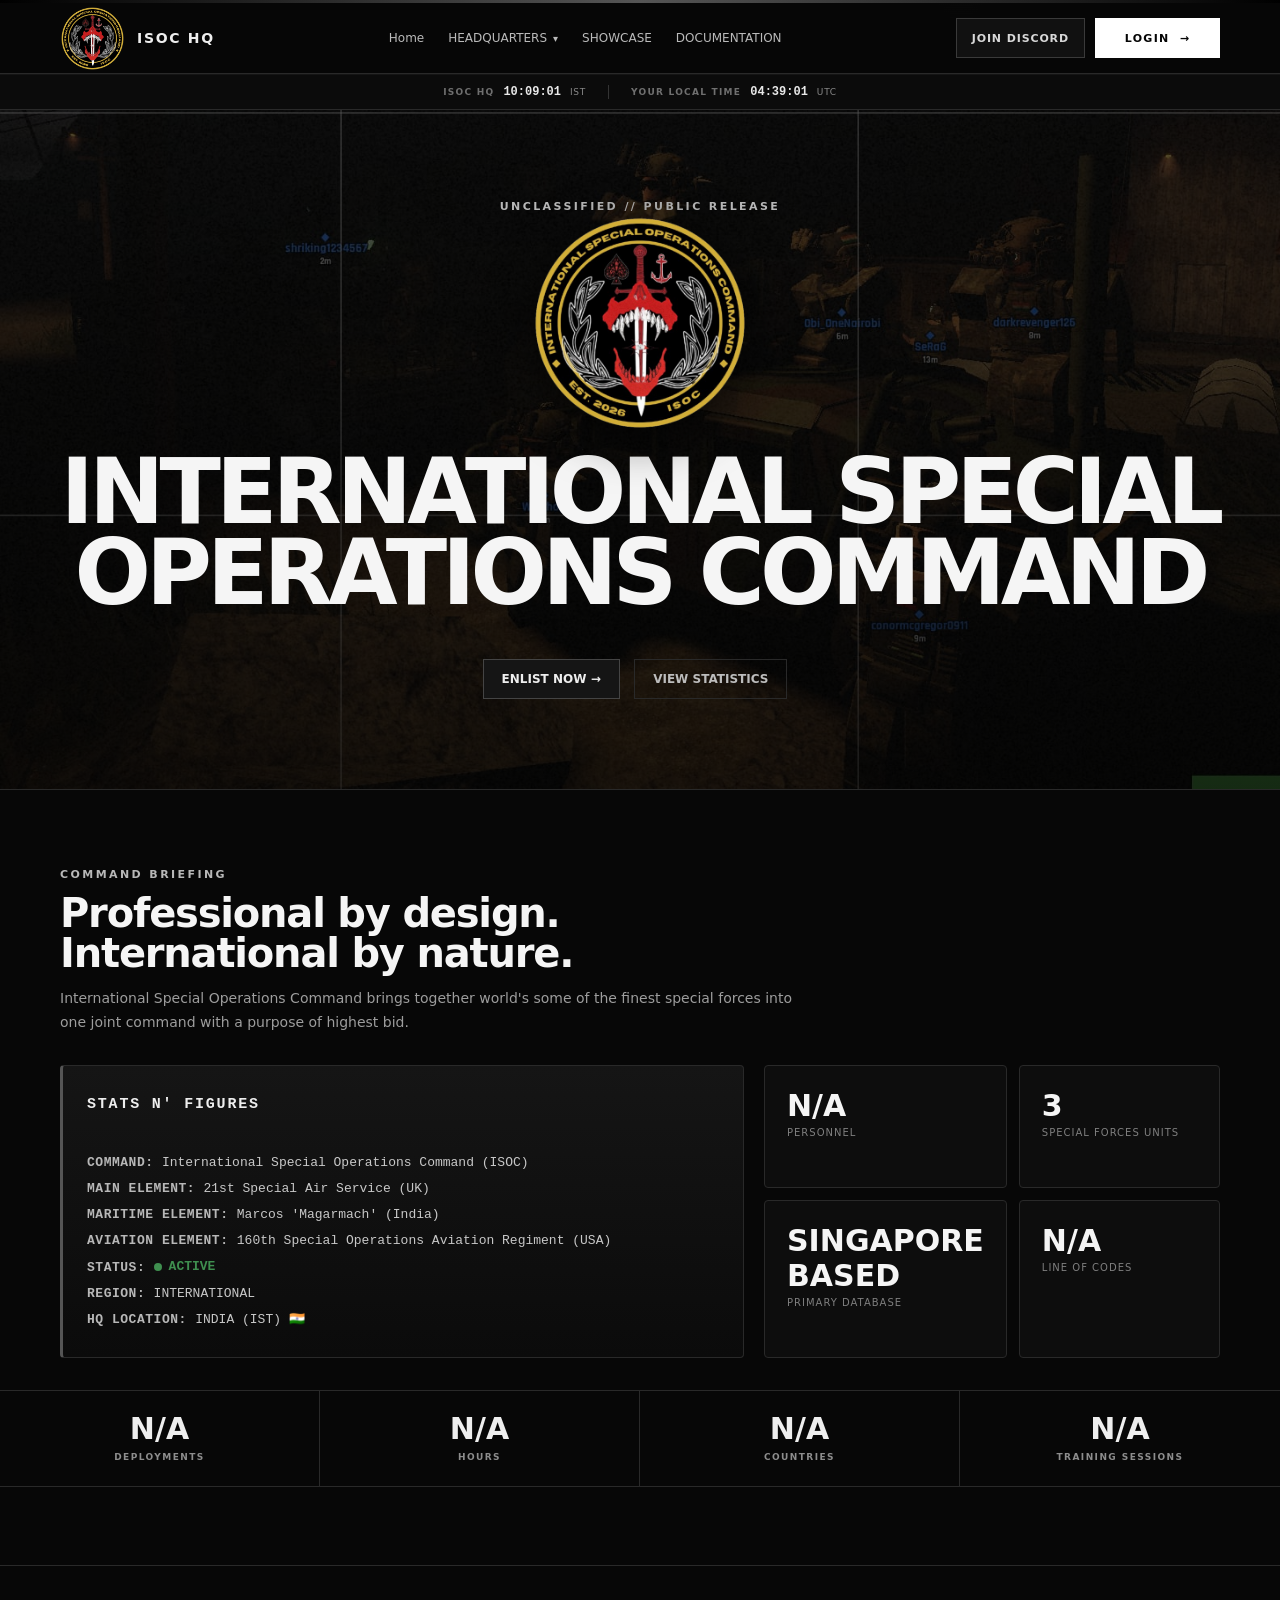
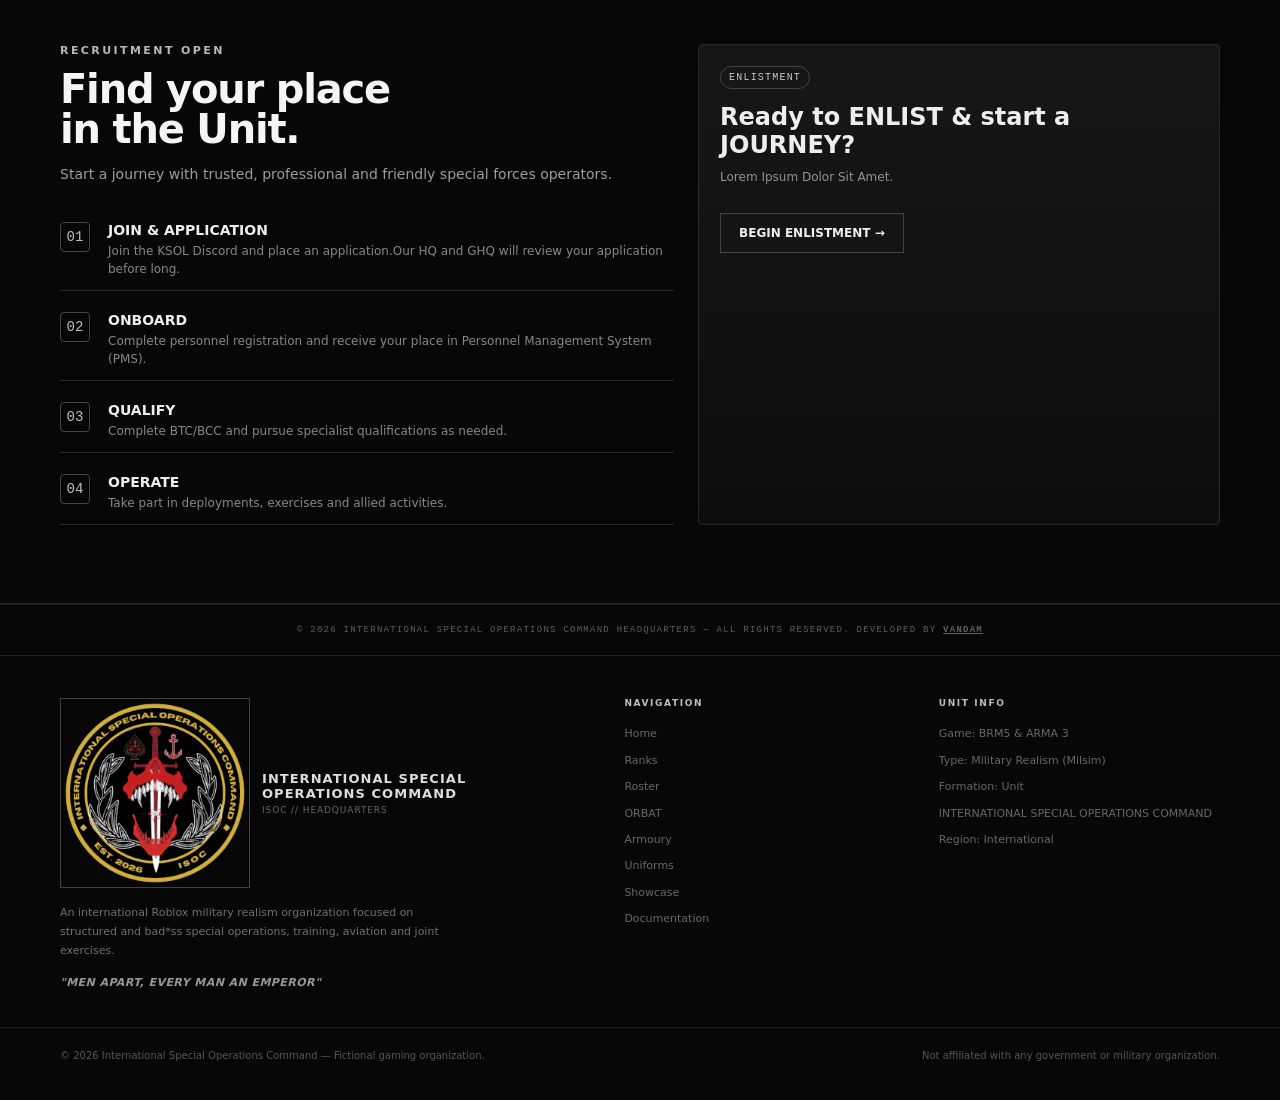
==== index.html @ 15262d45 "v0.1" ====
<!doctype html>
<html lang="en">

<head>
  <meta charset="utf-8">
  <meta name="viewport" content="width=device-width, initial-scale=1">

  <title>The Official Home Page of International Special Operations Command</title>

  <link rel="icon" type="image/png" href="web_media/2.png">

  <link rel="stylesheet" href="styles.css">
</head>


<body>

  <!-- =========================
         TOP ACCENT LINE
    ========================== -->
  <div class="top"></div>


  <!-- =========================================================
     NAVIGATION
========================================================= -->

<nav>
  <div class="wrap nav">
    <a class="brand" href="index.html">
      <img src="web_media/INSIGNIA-removebg-preview.png" alt="ISOC Logo" class="nav-logo">
      <span>ISOC HQ</span>
    </a>

    <div class="links">
                
        <a href="index.html">
          Home
        </a>
      <!-- <a href="index.html#about">FACTION STATS</a> -->

      <div class="nav-dropdown">
        <button class="nav-dropdown-toggle" type="button" aria-expanded="false">
          HEADQUARTERS <span class="nav-chevron">▾</span>
        </button>
        <div class="nav-dropdown-menu">
          <a href="ranks.html" class="nav-dropdown-item">
            <span class="dropdown-index">01</span>
            <span>
              <strong>RANKS</strong>
              <small>Rank structure &amp; requirements</small>
            </span>
          </a>
          <a href="roster.html" class="nav-dropdown-item">
            <span class="dropdown-index">02</span>
            <span>
              <strong>ROSTER</strong>
              <small>Faction personnel directory</small>
            </span>
          </a>
          <a href="appointments.html" class="nav-dropdown-item">
            <span class="dropdown-index">03</span>
            <span>
              <strong>ORBAT</strong>
              <small>Organization &amp; appointments</small>
            </span>
          </a>
          <!-- <a href="awards.html" class="nav-dropdown-item">
            <span class="dropdown-index">04</span>
            <span>
              <strong>DECORATIONS</strong>
              <small>Tabs, badges &amp; decorations</small>
            </span>
          </a> -->
           <!-- <a href="qualifications.html" class="nav-dropdown-item">
            <span class="dropdown-index">05</span>
            <span>
              <strong>QUALIFICATIONS</strong>
              <small>Courses, trainings &amp; evaluation boards</small>
            </span>
          </a> -->
          <a href="armoury.html"class="nav-dropdown-item">
            <span class="dropdown-index">04</span>
            <span>
              <strong>ARMOURY</strong>
              <small>Sanctioned weapon systems &amp; mods</small>
            </span>
          </a>
          <a href="uniforms.html" class="nav-dropdown-item">
            <span class="dropdown-index">05</span>
            <span>
              <strong>UNIFORMS</strong>
              <small>Faction dress &amp; uniform codes</small>
            </span>
          </a>
        </div>
      </div>
      <!-- <a href="help.html">HELP CENTRE</a> -->
      <a href="media.html">SHOWCASE</a>
      <a href="documentation.html">DOCUMENTATION</a>
    </div>

    <div class="nav-actions">
      <a href="https://discord.gg/BPrtmmkZ6" class="discord-btn" target="_blank" rel="noopener">JOIN DISCORD</a>
      <a href="login.html" class="enlist-btn">
        <span class="enlist-text">LOGIN</span>
        <span class="enlist-arrow">→</span>
      </a>
    </div>
  </div>
</nav>

  <!-- =========================================================
     LIVE TIME STRIP
========================================================= -->

<div class="time-strip">

    <div class="wrap time-strip-inner">

        <div class="time-block">

            <span class="time-label">
                ISOC HQ
            </span>

            <span
                id="hq-time"
                class="time-value"
            >
                --:--:--
            </span>

            <span class="time-zone">
                IST
            </span>

        </div>


        <div class="time-divider"></div>


        <div class="time-block">

            <span class="time-label">
                YOUR LOCAL TIME
            </span>

            <span
                id="local-time"
                class="time-value"
            >
                --:--:--
            </span>

            <span
                id="local-zone"
                class="time-zone"
            >
                LOCAL
            </span>

        </div>

    </div>

</div>



  <!-- =========================
         HERO / HOMEPAGE
    ========================== -->
  <header class="hero" id="home">

    <div class="wrap">

      <div class="ey">
        UNCLASSIFIED // PUBLIC RELEASE
      </div>


      <!-- KSOL LOGO -->
      <img src="web_media/INSIGNIA-removebg-preview.png" alt="ISOC Logo" class="hero-logo">


      <h1>
        INTERNATIONAL SPECIAL<br>
        OPERATIONS COMMAND
      </h1>

      <!--
        <p>
            An international Roblox military realism organization
            built around disciplined infantry operations, 2 SIS
            special operations, specialist qualifications, aviation
            support, operational orders and joint exercises.
        </p>
        -->


      <div class="hero-buttons">

        <a class="btn" href="#join">
          ENLIST NOW →
        </a>

        <a class="btn alt" href="#about">
          VIEW STATISTICS
        </a>

      </div>

    </div>

  </header>



  <!-- =========================
         ABOUT / COMMAND BRIEFING
    ========================== -->
  <section id="about">

    <div class="wrap">

      <div class="k">
        COMMAND BRIEFING
      </div>


      <h2>
        Professional by design.<br>
        International by nature.
      </h2>


      <p class="lead">
       International Special Operations Command brings together world's some of the finest special forces
       into one joint command with a purpose of highest bid.
      </p>



      <!-- COMMAND INFORMATION -->
      <div class="briefgrid">


        <!-- CURRENT SITREP -->
        <div class="brief">

          <strong class="sitrep-title">
            STATS N' FIGURES
          </strong>

          <br><br>

          <span class="sitrep-label">
            COMMAND:
          </span>
          International Special Operations Command (ISOC)

          <br>

          <span class="sitrep-label">
            MAIN ELEMENT:
          </span>
          21st Special Air Service (UK)
          <br>

          <span class="sitrep-label">
            MARITIME ELEMENT:
          </span>
          Marcos 'Magarmach' (India)
          <br>

          <span class="sitrep-label">
            AVIATION ELEMENT:
          </span>
          160th Special Operations Aviation Regiment (USA)
          <br>

          <span class="sitrep-label">
            STATUS:
          </span>

          <span class="status-active">
            <span class="status-dot"></span>
            ACTIVE
          </span>

          <br>

          <span class="sitrep-label">
            REGION:
          </span>
          INTERNATIONAL

          <br>

          <span class="sitrep-label">
            HQ LOCATION:
          </span>
          INDIA (IST) 🇮🇳

        </div>



        <!-- STATISTICS -->
        <div class="stats">


          <!-- EDIT NUMBER -->
          <div class="stat">

            <b>
              N/A
            </b>

            <span>
              PERSONNEL
            </span>

          </div>


          <!-- EDIT NUMBER -->
          <div class="stat">

            <b>
              3
            </b>

            <span>
              SPECIAL FORCES UNITS
            </span>

          </div>


          <!-- EDIT VALUE -->
          <div class="stat">

            <b>
              SINGAPORE BASED
            </b>

            <span>
              PRIMARY DATABASE
            </span>

          </div>


          <!-- EDIT VALUE -->
          <div class="stat">

            <b>
              N/A
            </b>

            <span>
              LINE OF CODES
            </span>

          </div>

        </div>

      </div>

    </div>
    <!-- =========================================================
     OPERATIONAL STATISTICS
========================================================= -->

    <div class="stats-strip">

      <!-- DEPLOYMENTS -->
      <div class="stat-item">
        <strong>N/A</strong>
        <span>DEPLOYMENTS</span>
      </div>


      <!-- HOURS -->
      <div class="stat-item">
        <strong>N/A</strong>
        <span>HOURS</span>
      </div>


      <!-- AARS -->
      <div class="stat-item">
        <strong>N/A</strong>
        <span>COUNTRIES</span>
      </div>


      <!-- TRAINING -->
      <div class="stat-item">
        <strong>N/A</strong>
        <span>TRAINING SESSIONS</span>
      </div>

    </div>

  </section>



  <!-- =========================
         CAPABILITIES
    ========================== -->
  <!-- <section id="cap">

    <div class="wrap">

      <div class="k">
        MISSION SET
      </div>


      <h2>
        Operational Capabilities
      </h2>


      <p class="lead">
        Core capabilities organized around KSOL's training
        and personnel system.
      </p>


      <div class="cards">


        <div class="card">

          <span class="tag">
            01
          </span>

          <h3>
            Infantry Operations
          </h3>

          <p>
            Skilled ground operations, formations,
            objective security, patrols and raids.
          </p>

        </div>



        <div class="card">

          <span class="tag">
            02
          </span>

          <h3>
            Special Operations
          </h3>

          <p>
            2 SIS conducts specialist missions under a
            higher selection and qualification standard, directly under HQ.
          </p>

        </div>



        <div class="card">

          <span class="tag">
            03
          </span>

          <h3>
            Reconnaissance
          </h3>

          <p>
            Observation, intelligence collection,
            Recce and mission reporting and marksmanship.
          </p>

        </div>



        <div class="card">

          <span class="tag">
            04
          </span>

          <h3>
            Rotary Aviation
          </h3>

          <p>
            Air movement, infiltration-extraction, observation and
            CAS support by qualified personnel.
          </p>

        </div>

      </div>

    </div>

  </section> -->


  <!-- =========================
         RECRUITMENT
    ========================== -->
  <section id="join">

    <div class="wrap recruit">


      <!-- LEFT SIDE -->
      <div>

        <div class="k">
          RECRUITMENT OPEN
        </div>


        <h2>
          Find your place<br>
          in the Unit.
        </h2>


        <p class="lead">
          Start a journey with trusted, professional and friendly special forces operators.
        </p>



        <!-- RECRUITMENT STEPS -->
        <div class="steps">


          <!-- STEP 01 -->
          <div class="step">

            <div class="n">
              01
            </div>

            <div>

              <h4>
                JOIN & APPLICATION
              </h4>

              <p>
                Join the KSOL Discord and place an application.Our HQ and GHQ will review your application before long.
              </p>

            </div>

          </div>



          <!-- STEP 02 -->
          <div class="step">

            <div class="n">
              02
            </div>

            <div>

              <h4>
                ONBOARD
              </h4>

              <p>
                Complete personnel registration and
                receive your place in Personnel Management System (PMS).
              </p>

            </div>

          </div>



          <!-- STEP 03 -->
          <div class="step">

            <div class="n">
              03
            </div>

            <div>

              <h4>
                QUALIFY
              </h4>

              <p>
                Complete BTC/BCC and pursue specialist
                qualifications as needed.
              </p>

            </div>

          </div>



          <!-- STEP 04 -->
          <div class="step">

            <div class="n">
              04
            </div>

            <div>

              <h4>
                OPERATE
              </h4>

              <p>
                Take part in deployments, exercises
                and allied activities.
              </p>

            </div>

          </div>

        </div>

      </div>



      <!-- RIGHT SIDE -->
      <div class="card">

        <span class="tag">
          ENLISTMENT
        </span>


        <h3 style="font-size: 24px;">
          Ready to ENLIST & start a JOURNEY?
        </h3>


        <p>
          Lorem Ipsum Dolor Sit Amet.
        </p>


        <!-- DISCORD / APPLICATION BUTTON -->
        <a class="btn" href="https://discord.gg/BPrtmmkZ6" id="enlistBtn">
          BEGIN ENLISTMENT →
        </a>

      </div>

    </div>

  </section>



<!-- =========================================================
     FOOTER
========================================================= -->

<footer class="site-footer">

    <!-- TOP COPYRIGHT LINE -->
    <div class="footer-top">

        <div class="wrap footer-top-inner">© 2026 INTERNATIONAL SPECIAL OPERATIONS COMMAND HEADQUARTERS — ALL RIGHTS RESERVED. DEVELOPED BY <a href="https://www.instagram.com/obi_onenairobi/"><b><u>VANDAM</u></b></a></div>

    </div>


    <!-- MAIN FOOTER -->
    <div class="footer-main">

        <div class="wrap footer-grid">


            <!-- =================================================
                 ORGANIZATION INFO
            ================================================== -->

            <div class="footer-brand">

                <div class="footer-brand-title">

                    <img src="web_media/INSIGNIA-removebg-preview.png" alt="KSOL Logo" class="footer-logo">

                    <div>

                        <strong>
                            INTERNATIONAL SPECIAL OPERATIONS COMMAND
                        </strong>

                        <small>
                            ISOC // HEADQUARTERS
                        </small>

                    </div>

                </div>


                <p>
                    An international Roblox military realism
                    organization focused on structured and bad*ss
                    special operations, training,
                    aviation and joint exercises.
                </p>


                <em>
                    "MEN APART, EVERY MAN AN EMPEROR"
                </em>

            </div>



            <!-- =================================================
                 NAVIGATION
            ================================================== -->

            <div class="footer-column">

                <h4>
                    NAVIGATION
                </h4>

                <a href="index.html">
                    Home
                </a>

                <a href="ranks.html">
                    Ranks
                </a>

                <a href="roster.html">
                    Roster
                </a>

                <a href="appointments.html">
                    ORBAT
                </a>

                <!-- <a href="awards.html">
                    Decorations
                </a>

                <a href="qualifications.html">
                    Qualifications
                </a> -->
                <a href="armoury.html">
                    Armoury
                </a>
                <a href="uniforms.html">
                    Uniforms
                </a>
                <!-- <a href="#">
                    Job Centre
                </a> -->
                <a href="media.html">
                    Showcase
                </a>
                <a href="documentation.html">
                    Documentation
                </a>

            </div>



            <!-- =================================================
                 UNIT INFORMATION
            ================================================== -->

            <div class="footer-column">

                <h4>
                    UNIT INFO
                </h4>

                <span>
                    Game: BRM5 & ARMA 3
                </span>

                <span>
                    Type: Military Realism (Milsim)
                </span>

                <span>
                    Formation: Unit
                </span>

                <span>
                    INTERNATIONAL SPECIAL OPERATIONS COMMAND
                </span>

                <span>
                    Region: International
                </span>

            </div>

        </div>

    </div>


    <!-- =========================================================
         BOTTOM LEGAL LINE
    ========================================================== -->

    <div class="footer-bottom">

        <div class="wrap footer-bottom-inner">

            <span>
                © 2026 International Special Operations Command —
                Fictional gaming organization.
            </span>

            <span>
                Not affiliated with any government or military organization.
            </span>

        </div>

    </div>

</footer>



  <!-- =========================
         JAVASCRIPT
    ========================== -->
  <script src="script.js"></script>

</body>

</html>
---- styles.css ----
/* =========================================================
   GLOBAL VARIABLES
========================================================= */

:root {
      /* Main colors */
      --bg: #070707;
      --p: #0d0d0d;
      --p2: #151515;

      /* Borders / separators */
      --line: #292929;
      --line-light: #3b3b3b;

      /* Text */
      --text: #eeeeee;
      --muted: #8d8d8d;
      --silver: #b8b8b8;
      --white: #f5f5f5;

      /* Accent shades */
      --graphite: #1b1b1b;
      --charcoal: #111111;
      --black: #000000;
}


/* =========================================================
   GLOBAL RESET
========================================================= */

* {
      box-sizing: border-box;
}


html {
      scroll-behavior: smooth;
}


body {
      margin: 0;

      background:
            radial-gradient(circle at 75% 0,
                  rgba(120, 120, 120, 0.08),
                  transparent 35rem),
            var(--bg);

      color: var(--text);

      font:
            14px system-ui,
            -apple-system,
            BlinkMacSystemFont,
            "Segoe UI",
            sans-serif;
}


a {
      color: inherit;

      text-decoration: none;
}


/* =========================================================
   MAIN CONTAINER
========================================================= */

.wrap {
      width: min(1160px, calc(100% - 36px));

      margin: auto;
}


/* =========================================================
   TOP ACCENT LINE
========================================================= */

.top {
      height: 3px;

      background:
            linear-gradient(90deg,
                  #000000,
                  #555555,
                  #000000);
}


/* =========================================================
   NAVIGATION
========================================================= */

nav {
      position: sticky;

      top: 0;

      z-index: 5;

      background: rgba(7, 7, 7, 0.94);

      backdrop-filter: blur(10px);

      border-bottom: 1px solid var(--line);
}


.nav {
      height: 70px;

      display: flex;

      align-items: center;

      justify-content: space-between;
}


/* =========================================================
   NAV ACTIONS
========================================================= */

.nav-actions {
      display: flex;

      align-items: center;

      gap: 10px;
}


/* =========================================================
   JOIN DISCORD BUTTON
========================================================= */

.discord-btn {
      display: inline-flex;

      align-items: center;
      justify-content: center;

      height: 40px;

      padding: 0 15px;

      border: 1px solid #3a3a3a;

      background: #111111;

      color: #d8d8d8;

      font-size: 11px;

      font-weight: 800;

      letter-spacing: 0.08em;

      transition:
            background 0.2s ease,
            border-color 0.2s ease,
            color 0.2s ease;
}


.discord-btn:hover {
      background: #1b1b1b;

      border-color: #666666;

      color: #ffffff;
}


/* =========================================================
   ENLIST BUTTON
========================================================= */

.enlist-btn {
      position: relative;

      display: inline-flex;

      align-items: center;
      justify-content: center;

      gap: 10px;

      height: 40px;

      min-width: 125px;

      padding: 0 15px;

      overflow: hidden;

      border: 1px solid #ffffff;

      background: #ffffff;

      color: #050505;

      font-size: 11px;

      font-weight: 900;

      letter-spacing: 0.12em;

      text-decoration: none;

      isolation: isolate;

      transition:
            color 0.25s ease,
            background 0.25s ease;
}


/* Moving scan line */

.enlist-btn::before {
      content: "";

      position: absolute;

      top: 0;
      left: -120%;

      width: 80%;
      height: 100%;

      background:
            linear-gradient(90deg,
                  transparent,
                  rgba(0, 0, 0, 0.18),
                  transparent);

      transform: skewX(-20deg);

      animation:
            enlistScan 2.8s linear infinite;

      z-index: -1;
}


/* Nanotech grid */

.enlist-btn::after {
      content: "";

      position: absolute;

      inset: 3px;

      background:
            linear-gradient(90deg,
                  transparent 48%,
                  rgba(0, 0, 0, 0.10) 49%,
                  transparent 50%),
            linear-gradient(0deg,
                  transparent 48%,
                  rgba(0, 0, 0, 0.10) 49%,
                  transparent 50%);

      background-size: 8px 8px;

      opacity: 0;

      transition: opacity 0.25s ease;

      pointer-events: none;
}


.enlist-btn:hover {
      background: #050505;

      color: #ffffff;
}


.enlist-btn:hover::after {
      opacity: 1;
}


.enlist-btn:hover .enlist-arrow {
      transform: translateX(4px);
}


.enlist-text,
.enlist-arrow {
      position: relative;

      z-index: 2;
}


.enlist-arrow {
      transition:
            transform 0.2s ease;
}


/* =========================================================
   ENLIST ANIMATION
========================================================= */

@keyframes enlistScan {

      0% {
            left: -120%;
      }

      100% {
            left: 150%;
      }

}


/* =========================================================
   LIVE TIME STRIP
========================================================= */

.time-strip {
      width: 100%;

      background: #0b0b0b;

      border-bottom: 1px solid var(--line);

      border-top: 1px solid #151515;
}


.time-strip-inner {
      min-height: 34px;

      display: flex;

      align-items: center;

      justify-content: center;

      gap: 22px;
}


.time-block {
      display: flex;

      align-items: center;

      gap: 9px;
}


.time-label {
      color: #6f6f6f;

      font-size: 9px;

      font-weight: 800;

      letter-spacing: 0.14em;
}


.time-value {
      color: #e8e8e8;

      font-family:
            "Courier New",
            monospace;

      font-size: 12px;

      font-weight: 700;
}


.time-zone {
      color: #888888;

      font-size: 9px;

      letter-spacing: 0.08em;
}


.time-divider {
      width: 1px;

      height: 14px;

      background: #333333;
}


/* =========================================================
   BRAND
========================================================= */

.brand {
      font-weight: 800;

      letter-spacing: 0.12em;

      display: flex;

      gap: 12px;

      align-items: center;
}


/* =========================================================
   NAVBAR LOGO
========================================================= */

.nav-logo {
      width: 65px;
      height: 65px;

      object-fit: contain;

      display: block;
}


/* =========================================================
   NAVIGATION LINKS
========================================================= */

.links {
      display: flex;

      gap: 24px;

      color: #bababa;

      font-size: 12px;
}


.links a {
      transition: color 0.2s ease;
}


.links a:hover {
      color: #ffffff;
}


/* =========================================================
   HERO SECTION
========================================================= */

.hero {
      min-height: 680px;

      display: flex;
      align-items: center;
      justify-content: center;

      text-align: center;

      background:
            linear-gradient(rgba(0, 0, 0, 0.62),
                  rgba(0, 0, 0, 0.78)),
            url("web_media/2.jpeg");

      background-size: cover;
      background-position: center;
      background-repeat: no-repeat;

      border-bottom: 1px solid var(--line);
}

.hero-logo {
      width: 220px;
      height: 220px;

      object-fit: contain;

      display: block;

      margin: 0;

      filter:
            drop-shadow(0 10px 25px rgba(0, 0, 0, 0.65));
}

.hero .wrap {
      display: flex;
      flex-direction: column;
      align-items: center;
}


/* =========================================================
   HERO SMALL HEADER
========================================================= */

.ey {
      font-size: 11px;

      letter-spacing: 0.22em;

      color: var(--silver);

      font-weight: 800;
}


/* =========================================================
   HERO MAIN TITLE
========================================================= */

.hero h1 {
      font-size: clamp(50px, 8vw, 90px);

      line-height: 0.9;

      letter-spacing: -0.055em;

      margin: 18px 0 20px;

      color: var(--white);
}


/* =========================================================
   HERO DESCRIPTION
========================================================= */

.hero p {
      max-width: 700px;

      margin-left: auto;

      margin-right: auto;

      color: #b0b0b0;

      line-height: 1.7;

      font-size: 17px;
}


/* =========================================================
   BUTTONS
========================================================= */

.btn {
      display: inline-block;

      margin: 26px 10px 0 0;

      padding: 12px 18px;

      border: 1px solid #444444;

      border-radius: 0;

      background: #151515;

      color: #eeeeee;

      font-weight: 700;

      font-size: 12px;

      transition:
            background 0.2s ease,
            border-color 0.2s ease,
            transform 0.2s ease;
}


.btn:hover {
      background: #222222;

      border-color: #666666;

      transform: translateY(-1px);
}


.btn.alt {
      background: transparent;

      border-color: var(--line);

      color: #bdbdbd;
}


.btn.alt:hover {
      background: #111111;

      color: #ffffff;

      border-color: #444444;
}


/* =========================================================
   GENERAL SECTIONS
========================================================= */

section {
      padding: 78px 0;

      border-bottom: 1px solid var(--line);
}

/* =========================================================
   CURRENT SITREP
========================================================= */

.sitrep-title {
      display: inline-block;

      font-size: 15px;

      font-weight: 900;

      letter-spacing: 0.12em;

      color: var(--text);

      margin-bottom: 4px;
}


.sitrep-label {
      font-weight: 700;

      color: var(--silver);

      letter-spacing: 0.04em;
}

/* =========================================================
   ACTIVE STATUS INDICATOR
========================================================= */

.status-active {
      display: inline-flex;

      align-items: center;

      gap: 7px;

      color: #3f8f4f;

      font-weight: 800;
}


.status-dot {
      width: 8px;
      height: 8px;

      background: #3f8f4f;

      border-radius: 50%;

      display: inline-block;

      box-shadow:
            0 0 0 0 rgba(63, 143, 79, 0.7);

      animation:
            statusPulse 1.6s infinite;
}


@keyframes statusPulse {

      0% {
            box-shadow:
                  0 0 0 0 rgba(63, 143, 79, 0.7);

            opacity: 1;
      }

      70% {
            box-shadow:
                  0 0 0 7px rgba(63, 143, 79, 0);

            opacity: 0.8;
      }

      100% {
            box-shadow:
                  0 0 0 0 rgba(63, 143, 79, 0);

            opacity: 1;
      }
}


/* =========================================================
   SECTION KICKER
========================================================= */

.k {
      font-size: 11px;

      letter-spacing: 0.22em;

      color: var(--silver);

      font-weight: 800;
}


/* =========================================================
   SECTION HEADINGS
========================================================= */

h2 {
      font-size: 40px;

      line-height: 1;

      margin: 12px 0;

      color: var(--white);

      letter-spacing: -0.03em;
}


/* =========================================================
   SECTION DESCRIPTION
========================================================= */

.lead {
      max-width: 760px;

      color: #9d9d9d;

      line-height: 1.7;
}


/* =========================================================
   COMMAND BRIEFING
========================================================= */

.briefgrid {
      display: grid;

      grid-template-columns: 1.2fr 0.8fr;

      gap: 20px;

      margin-top: 30px;
}


/* =========================================================
   BRIEFING BOX
========================================================= */

.brief {
      padding: 24px;

      background:
            linear-gradient(180deg,
                  #151515,
                  #0b0b0b);

      border: 1px solid #292929;

      border-left: 3px solid #555555;

      border-radius: 4px;

      font:
            13px / 2 "Courier New",
            monospace;

      color: #c8c8c8;
}


/* =========================================================
   STATISTICS
========================================================= */

.stats {
      display: grid;

      grid-template-columns: 1fr 1fr;

      gap: 12px;
}


.stat {
      padding: 22px;

      border: 1px solid var(--line);

      border-radius: 4px;

      background: #0d0d0d;
}


.stat b {
      display: block;

      font-size: 30px;

      color: var(--white);
}


.stat span {
      color: #7f7f7f;

      font-size: 10px;

      letter-spacing: 0.1em;
}


/* =========================================================
   CARDS
========================================================= */

.cards {
      display: grid;

      grid-template-columns: repeat(4, 1fr);

      gap: 14px;

      margin-top: 30px;
}


.card {
      padding: 21px;

      background:
            linear-gradient(180deg,
                  #171717,
                  #0d0d0d);

      border: 1px solid #282828;

      border-radius: 4px;
}


/* =========================================================
   OPERATIONAL STATISTICS STRIP
========================================================= */

.stats-strip {
      margin-top: 32px;

      display: grid;

      grid-template-columns: repeat(4, 1fr);

      border-top: 1px solid var(--line);
      border-bottom: 1px solid var(--line);
}


.stat-item {
      min-height: 95px;

      display: flex;

      flex-direction: column;

      align-items: center;
      justify-content: center;

      padding: 18px 12px;

      text-align: center;

      border-right: 1px solid var(--line);
}


.stat-item:last-child {
      border-right: none;
}


.stat-item strong {
      font-size: 30px;

      line-height: 1;

      font-weight: 700;

      color: var(--text);
}


.stat-item span {
      margin-top: 8px;

      font-size: 9px;

      letter-spacing: 0.16em;

      color: var(--muted);

      font-weight: 700;
}


/* =========================================================
   SMALL CARD LABEL
========================================================= */

.tag {
      display: inline-block;

      padding: 5px 8px;

      border: 1px solid #444444;

      border-radius: 999px;

      color: #c8c8c8;

      font:
            10px "Courier New";

      letter-spacing: 0.12em;
}


/* =========================================================
   CARD HEADING
========================================================= */

.card h3 {
      margin: 14px 0 9px;

      font-size: 16px;

      color: #eeeeee;
}


/* =========================================================
   CARD DESCRIPTION
========================================================= */

.card p {
      margin: 0;

      color: #929292;

      line-height: 1.65;

      font-size: 12px;
}


/* =========================================================
   OPERATIONS / AAR
========================================================= */

.ops {
      display: grid;

      gap: 10px;

      margin-top: 30px;
}


/* =========================================================
   INDIVIDUAL OPERATION ROW
========================================================= */

.op {
      display: grid;

      grid-template-columns: 120px 1fr 100px;

      gap: 16px;

      align-items: center;

      padding: 17px;

      border: 1px solid var(--line);

      background: #0d0d0d;

      border-radius: 4px;
}


/* =========================================================
   OPERATION NUMBER
========================================================= */

.num {
      font-family: monospace;

      color: #b8b8b8;
}


/* =========================================================
   OPERATION DETAILS
========================================================= */

.op small {
      color: #858585;
}


/* =========================================================
   OPERATION STATUS
========================================================= */

.status {
      justify-self: end;

      font-size: 9px;

      color: #cccccc;

      border: 1px solid #444444;

      padding: 6px 8px;

      border-radius: 999px;

      letter-spacing: 0.12em;
}


/* =========================================================
   RECRUITMENT
========================================================= */

.recruit {
      display: grid;

      grid-template-columns: 1fr 0.85fr;

      gap: 24px;
}


/* =========================================================
   RECRUITMENT STEPS
========================================================= */

.steps {
      display: grid;

      gap: 9px;

      margin-top: 24px;
}


.step {
      display: grid;

      grid-template-columns: 36px 1fr;

      gap: 12px;

      padding: 12px 0;

      border-bottom: 1px solid var(--line);
}


/* =========================================================
   STEP NUMBER
========================================================= */

.n {
      width: 30px;
      height: 30px;

      border: 1px solid #444444;

      border-radius: 4px;

      display: grid;

      place-items: center;

      color: #bdbdbd;

      font-family: monospace;
}


/* =========================================================
   STEP HEADING
========================================================= */

.step h4 {
      margin: 0 0 4px;

      color: #eeeeee;
}


/* =========================================================
   STEP DESCRIPTION
========================================================= */

.step p {
      margin: 0;

      color: #878787;

      font-size: 12px;

      line-height: 1.5;
}


/* =========================================================
   FOOTER
========================================================= */

/* =========================================================
   SITE FOOTER
========================================================= */

.site-footer {
      background: #070707;

      color: #888888;

      border-top: 1px solid #1d1d1d;
}


/* =========================================================
   TOP COPYRIGHT BAR
========================================================= */

.footer-top {
      padding: 20px 0;

      border-bottom: 1px solid #202020;
}


.footer-top-inner {
      font-family: "Courier New", monospace;

      font-size: 9px;

      letter-spacing: 0.14em;

      color: #5f5f5f;

      text-align: center;
}


/* =========================================================
   MAIN FOOTER
========================================================= */

.footer-main {
      padding: 42px 0 38px;
}


.footer-grid {
      display: grid;

      grid-template-columns:
            1.55fr 0.75fr 0.9fr;

      gap: 80px;
}


/* =========================================================
   ORGANIZATION INFORMATION
========================================================= */

.footer-brand-title {
      display: flex;

      align-items: center;

      gap: 12px;

      margin-bottom: 16px;
}


.footer-logo {
      width: 34px;
      height: 34px;

      display: grid;

      place-items: center;

      border: 1px solid #414141;

      color: #d0d0d0;

      font:
            10px "Courier New";

      font-weight: 800;
}


.footer-brand-title strong {
      display: block;

      font-size: 13px;

      letter-spacing: 0.08em;

      color: #dddddd;
}


.footer-brand-title small {
      display: block;

      margin-top: 4px;

      color: #666666;

      font-size: 9px;

      letter-spacing: 0.1em;
}


.footer-brand p {
      max-width: 390px;

      margin: 0 0 13px;

      color: #707070;

      line-height: 1.7;

      font-size: 11px;
}


.footer-brand em {
      color: #979797;

      font-size: 11px;

      font-weight: 700;

      letter-spacing: 0.04em;
}


/* =========================================================
   FOOTER COLUMNS
========================================================= */

.footer-column {
      display: flex;

      flex-direction: column;

      align-items: flex-start;
}


.footer-column h4 {
      margin: 0 0 18px;

      color: #bdbdbd;

      font-size: 9px;

      letter-spacing: 0.18em;

      font-weight: 800;
}


.footer-column a,
.footer-column span {
      margin-bottom: 11px;

      color: #676767;

      font-size: 11px;

      line-height: 1.4;

      transition: color 0.2s ease;
}


.footer-column a:hover {
      color: #d0d0d0;
}


/* =========================================================
   BOTTOM LEGAL BAR
========================================================= */

/* =========================================================
   SITE FOOTER
========================================================= */

.site-footer {
      background: #070707;

      color: #888888;

      border-top: 1px solid #1d1d1d;
}


/* =========================================================
   TOP COPYRIGHT BAR
========================================================= */

.footer-top {
      padding: 20px 0;

      border-bottom: 1px solid #202020;
}


.footer-top-inner {
      font-family: "Courier New", monospace;

      font-size: 9px;

      letter-spacing: 0.14em;

      color: #5f5f5f;

      text-align: center;
}


/* =========================================================
   MAIN FOOTER
========================================================= */

.footer-main {
      padding: 42px 0 38px;
}


.footer-grid {
      display: grid;

      grid-template-columns:
            1.55fr 0.75fr 0.9fr;

      gap: 80px;
}


/* =========================================================
   ORGANIZATION INFORMATION
========================================================= */

.footer-brand-title {
      display: flex;

      align-items: center;

      gap: 12px;

      margin-bottom: 16px;
}


.footer-logo {
      width: 34px;
      height: 34px;

      display: grid;

      place-items: center;

      border: 1px solid #414141;

      color: #d0d0d0;

      font:
            10px "Courier New";

      font-weight: 800;
}


.footer-brand-title strong {
      display: block;

      font-size: 13px;

      letter-spacing: 0.08em;

      color: #dddddd;
}


.footer-brand-title small {
      display: block;

      margin-top: 4px;

      color: #666666;

      font-size: 9px;

      letter-spacing: 0.1em;
}


.footer-brand p {
      max-width: 390px;

      margin: 0 0 13px;

      color: #707070;

      line-height: 1.7;

      font-size: 11px;
}


.footer-brand em {
      color: #979797;

      font-size: 11px;

      font-weight: 700;

      letter-spacing: 0.04em;
}


/* =========================================================
   FOOTER COLUMNS
========================================================= */

.footer-column {
      display: flex;

      flex-direction: column;

      align-items: flex-start;
}


.footer-column h4 {
      margin: 0 0 18px;

      color: #bdbdbd;

      font-size: 9px;

      letter-spacing: 0.18em;

      font-weight: 800;
}


.footer-column a,
.footer-column span {
      margin-bottom: 11px;

      color: #676767;

      font-size: 11px;

      line-height: 1.4;

      transition: color 0.2s ease;
}


.footer-column a:hover {
      color: #d0d0d0;
}


/* =========================================================
   BOTTOM LEGAL BAR
========================================================= */

.footer-bottom {
      border-top: 1px solid #202020;

      padding: 20px 0 36px;
}


.footer-bottom-inner {
      display: flex;

      align-items: center;

      justify-content: space-between;

      gap: 30px;

      color: #555555;

      font-size: 10px;

      line-height: 1.6;
}

/* =========================================================
   FOOTER LOGO
========================================================= */

.footer-logo {
      width: 190px;
      height: 190px;

      object-fit: contain;

      display: block;
}

/* =========================================================
   TABLET / MEDIUM SCREEN
========================================================= */

@media (max-width: 900px) {

      .cards {
            grid-template-columns: 1fr 1fr;
      }


      .briefgrid {
            grid-template-columns: 1fr;
      }


      .recruit {
            grid-template-columns: 1fr;
      }


      .links {
            display: none;
      }

      .stats-strip {
            grid-template-columns: 1fr 1fr;
      }

      .stat-item:nth-child(2) {
            border-right: none;
      }

      .stat-item:nth-child(-n + 2) {
            border-bottom: 1px solid var(--line);
      }

      .nav-actions {
            gap: 6px;
      }

      .discord-btn {
            display: none;
      }

      .enlist-btn {
            min-width: 105px;
      }

      .footer-grid {
            grid-template-columns: 1fr 1fr;

            gap: 40px;
      }

      .footer-brand {
            grid-column: 1 / -1;
      }

}


/* =========================================================
   MOBILE
========================================================= */

@media (max-width: 560px) {

      .cards {
            grid-template-columns: 1fr;
      }


      .op {
            grid-template-columns: 1fr;
      }


      .status {
            justify-self: start;
      }


      .hero h1 {
            font-size: 54px;
      }

      .stats-strip {
            grid-template-columns: 1fr;
      }

      .stat-item {
            border-right: none;
            border-bottom: 1px solid var(--line);
      }

      .stat-item:last-child {
            border-bottom: none;
      }

      .time-strip-inner {
            min-height: 30px;

            gap: 10px;
      }

      .time-label {
            display: none;
      }

      .time-divider {
            height: 11px;
      }

      .footer-grid {
            grid-template-columns: 1fr;

            gap: 32px;
      }

      .footer-brand {
            grid-column: auto;
      }


      .footer-bottom-inner {
            flex-direction: column;

            align-items: flex-start;

            gap: 8px;
      }

}

/* =========================================================
   HQ DROPDOWN
========================================================= */

.nav-dropdown {
    position: relative;
    display: inline-flex;
    align-items: center;
}

.nav-dropdown-toggle {
    appearance: none;
    border: 0;
    background: transparent;
    color: #bababa;
    padding: 0;
    margin: 0;
    font: inherit;
    font-size: 12px;
    cursor: pointer;
    display: inline-flex;
    align-items: center;
    gap: 6px;
    transition: color 0.2s ease;
}

.nav-dropdown-toggle:hover,
.nav-dropdown.open .nav-dropdown-toggle {
    color: #ffffff;
}

.nav-chevron {
    font-size: 10px;
    transition: transform 0.2s ease;
}

.nav-dropdown.open .nav-chevron {
    transform: rotate(180deg);
}

.nav-dropdown-menu {
    position: absolute;
    top: calc(100% + 14px);
    left: 50%;
    transform: translate(-50%, -6px);
    width: 285px;
    padding: 8px;
    background: rgba(14, 14, 14, 0.98);
    border: 1px solid #2e2e2e;
    box-shadow: 0 18px 45px rgba(0, 0, 0, 0.42);
    opacity: 0;
    visibility: hidden;
    pointer-events: none;
    transition:
        opacity 0.16s ease,
        transform 0.16s ease,
        visibility 0.16s ease;
}

.nav-dropdown.open .nav-dropdown-menu {
    opacity: 1;
    visibility: visible;
    pointer-events: auto;
    transform: translate(-50%, 0);
}

.nav-dropdown-item {
    display: grid;
    grid-template-columns: 34px 1fr;
    gap: 10px;
    align-items: center;
    padding: 11px 10px;
    border: 1px solid transparent;
    color: #dcdcdc;
    transition:
        background 0.16s ease,
        border-color 0.16s ease,
        color 0.16s ease;
}

.nav-dropdown-item:hover {
    background: #191919;
    border-color: #333333;
    color: #ffffff;
}

.dropdown-index {
    font:
        10px
        "Courier New",
        monospace;
    color: #777777;
    letter-spacing: 0.08em;
}

.nav-dropdown-item strong {
    display: block;
    font-size: 11px;
    letter-spacing: 0.14em;
}

.nav-dropdown-item small {
    display: block;
    margin-top: 4px;
    color: #777777;
    font-size: 10px;
    line-height: 1.35;
}

/* =========================================================
   RANKS PAGE
========================================================= */

.rank-page {
    min-height: 100vh;
}

.rank-hero {
    padding: 86px 0 50px;
    border-bottom: 1px solid var(--line);
}

.rank-hero-grid {
    display: grid;
    grid-template-columns: 1.1fr 0.9fr;
    gap: 28px;
    align-items: end;
}

.rank-hero h1 {
    margin: 12px 0 16px;
    font-size: clamp(42px, 7vw, 76px);
    line-height: 0.93;
    letter-spacing: -0.05em;
    color: var(--white);
}

.rank-hero p {
    max-width: 700px;
    margin: 0;
    color: #9d9d9d;
    line-height: 1.7;
    font-size: 15px;
}

.rank-note {
    padding: 20px;
    background: linear-gradient(180deg, #151515, #0c0c0c);
    border: 1px solid #292929;
    border-left: 3px solid #555555;
}

.rank-note strong {
    display: block;
    color: #eeeeee;
    font-size: 12px;
    letter-spacing: 0.13em;
    margin-bottom: 8px;
}

.rank-note p {
    margin: 0;
    color: #818181;
    font-size: 12px;
    line-height: 1.6;
}

.rank-controls {
    position: sticky;
    top: 70px;
    z-index: 4;
    padding: 18px 0;
    background: rgba(7, 7, 7, 0.94);
    backdrop-filter: blur(12px);
    border-bottom: 1px solid var(--line);
}

.rank-controls-inner {
    display: grid;
    grid-template-columns: 1.25fr 1fr;
    gap: 12px;
    align-items: center;
}

.rank-search {
    width: 100%;
    height: 42px;
    padding: 0 14px;
    border: 1px solid #303030;
    background: #0d0d0d;
    color: #eeeeee;
    outline: none;
    font: inherit;
}

.rank-search::placeholder {
    color: #666666;
}

.rank-search:focus {
    border-color: #555555;
}

.rank-filters {
    display: flex;
    gap: 8px;
    flex-wrap: wrap;
    justify-content: flex-end;
}

.rank-filter {
    border: 1px solid #303030;
    background: #0e0e0e;
    color: #8b8b8b;
    padding: 9px 11px;
    font-size: 10px;
    letter-spacing: 0.08em;
    cursor: pointer;
    transition:
        background 0.16s ease,
        color 0.16s ease,
        border-color 0.16s ease;
}

.rank-filter:hover,
.rank-filter.active {
    background: #e9e9e9;
    color: #111111;
    border-color: #e9e9e9;
}

.rank-main {
    padding: 48px 0 78px;
}

.rank-section {
    margin-bottom: 48px;
}

.rank-section:last-child {
    margin-bottom: 0;
}

.rank-section-header {
    display: flex;
    align-items: end;
    justify-content: space-between;
    gap: 20px;
    margin-bottom: 18px;
}

.rank-section-header h2 {
    margin: 8px 0 0;
    font-size: 24px;
    line-height: 1.15;
}

.rank-count {
    color: #646464;
    font:
        10px
        "Courier New",
        monospace;
    letter-spacing: 0.12em;
}

.rank-grid {
    display: grid;
    grid-template-columns: repeat(2, minmax(0, 1fr));
    gap: 10px;
}

.rank-card {
    border: 1px solid #282828;
    background: linear-gradient(180deg, #151515, #0d0d0d);
    transition:
        border-color 0.16s ease,
        transform 0.16s ease,
        background 0.16s ease;
}

.rank-card:hover {
    border-color: #444444;
    transform: translateY(-2px);
}

.rank-card.hidden {
    display: none;
}

.rank-card-button {
    width: 100%;
    border: 0;
    background: transparent;
    color: inherit;
    text-align: left;
    cursor: pointer;
    padding: 17px;
}

.rank-card-top {
    display: flex;
    align-items: center;
    gap: 12px;
}

.rank-badge {
    width: 46px;
    height: 46px;
    flex: 0 0 auto;
    display: grid;
    place-items: center;
    border: 1px solid #444444;
    background: #0a0a0a;
    color: #dddddd;
    font:
        11px
        "Courier New",
        monospace;
    font-weight: 800;
}

.rank-meta {
    min-width: 0;
}

.rank-code {
    font:
        10px
        "Courier New",
        monospace;
    color: #707070;
    letter-spacing: 0.1em;
}

.rank-name {
    margin-top: 3px;
    color: #eeeeee;
    font-size: 16px;
    font-weight: 800;
}

.rank-level {
    margin-left: auto;
    white-space: nowrap;
    color: #bdbdbd;
    font:
        10px
        "Courier New",
        monospace;
}

.rank-preview {
    margin-top: 12px;
    color: #828282;
    font-size: 11px;
    line-height: 1.55;
}

.rank-detail {
    display: none;
    padding: 0 17px 17px;
}

.rank-card.expanded .rank-detail {
    display: block;
}

.rank-detail-row {
    display: grid;
    grid-template-columns: 100px 1fr;
    gap: 10px;
    padding-top: 9px;
    margin-top: 9px;
    border-top: 1px solid #222222;
    font-size: 11px;
    line-height: 1.5;
}

.rank-detail-label {
    color: #5f5f5f;
    text-transform: uppercase;
    letter-spacing: 0.08em;
    font-size: 9px;
    font-weight: 800;
}

.rank-detail-value {
    color: #a8a8a8;
}

.rank-legend {
    margin-top: 18px;
    border-top: 1px solid var(--line);
    border-bottom: 1px solid var(--line);
}

.rank-legend-row {
    display: grid;
    grid-template-columns: 130px 1fr;
    gap: 18px;
    padding: 15px 0;
    border-bottom: 1px solid #1f1f1f;
}

.rank-legend-row:last-child {
    border-bottom: 0;
}

.rank-legend-code {
    font:
        10px
        "Courier New",
        monospace;
    color: #c8c8c8;
    font-weight: 800;
}

.rank-legend-text {
    color: #858585;
    font-size: 11px;
    line-height: 1.6;
}

/* ==========================================
   RANK INSIGNIA HOLDER
========================================== */

.rank-insignia {
    width: 58px;
    height: 48px;
    flex: 0 0 58px;

    display: flex;
    align-items: center;
    justify-content: center;

    border: 1px solid rgba(255, 255, 255, 0.12);
    background: rgba(255, 255, 255, 0.02);

    overflow: hidden;
}

.rank-insignia img {
    width: 100%;
    height: 100%;

    object-fit: contain;

    padding: 5px;

    display: block;
}


@media (max-width: 900px) {
    .nav-dropdown-menu {
        right: 0;
        left: auto;
        transform: translateY(-6px);
    }

    .nav-dropdown.open .nav-dropdown-menu {
        transform: translateY(0);
    }

    .rank-hero-grid,
    .rank-controls-inner,
    .rank-grid {
        grid-template-columns: 1fr;
    }

    .rank-filters {
        justify-content: flex-start;
    }

    .rank-controls {
        top: 70px;
    }
}

@media (max-width: 560px) {
    .rank-hero {
        padding-top: 58px;
    }

    .rank-section-header {
        align-items: flex-start;
        flex-direction: column;
        gap: 8px;
    }

    .rank-legend-row {
        grid-template-columns: 1fr;
        gap: 6px;
    }
}

@media (prefers-reduced-motion: reduce) {
    .nav-dropdown-menu,
    .nav-chevron,
    .rank-card {
        transition: none;
    }
}

@media (max-width: 600px) {

    .rank-insignia {
        width: 48px;
        height: 42px;
        flex: 0 0 48px;
    }

    .rank-insignia img {
        padding: 4px;
    }
}
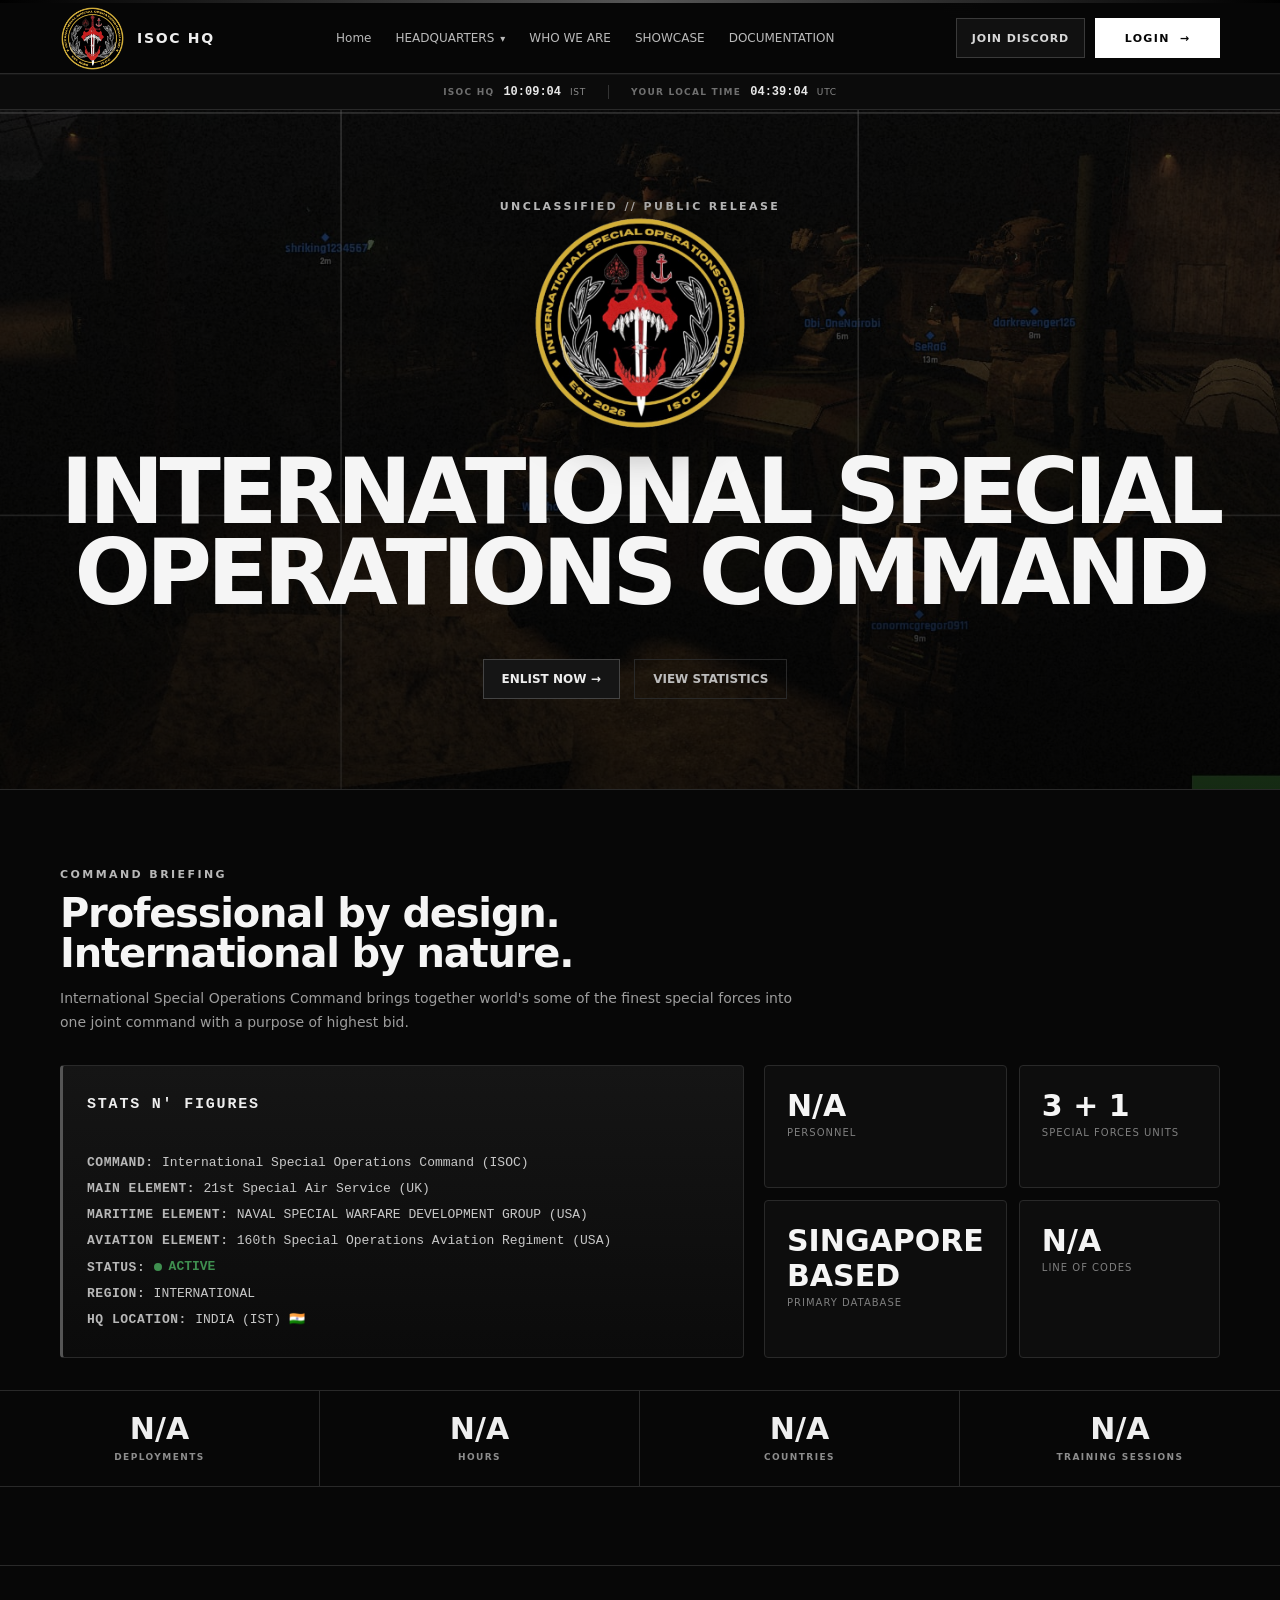
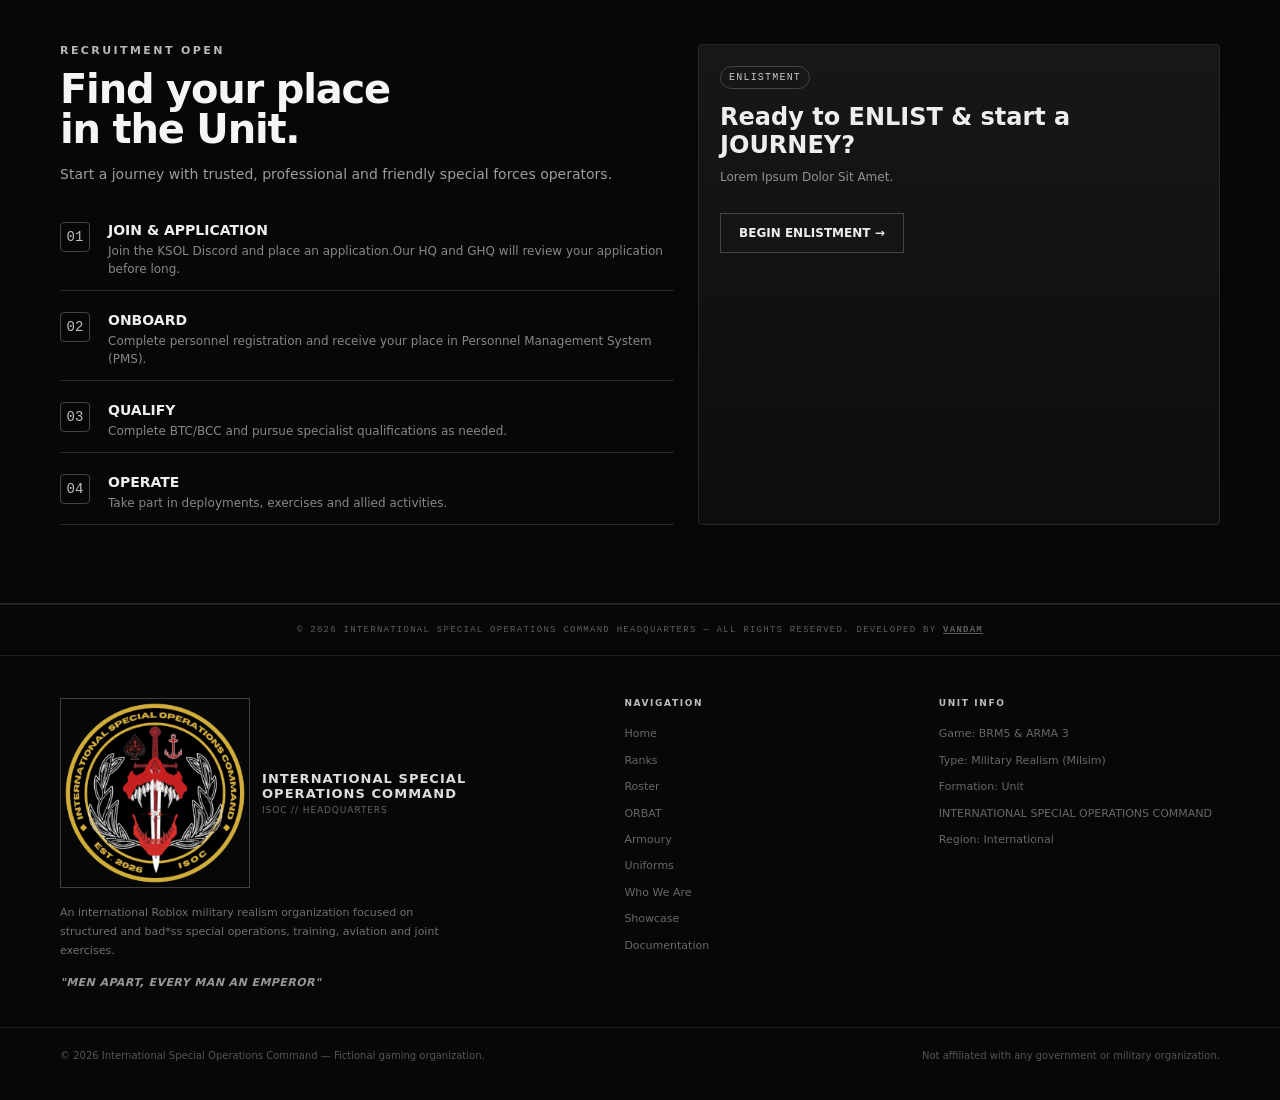
==== commit ae5b88c0: "v0.2" ====
--- a/index.html
+++ b/index.html
@@ -96,6 +96,7 @@
         </div>
       </div>
       <!-- <a href="help.html">HELP CENTRE</a> -->
+       <a href="who-we-are.html">WHO WE ARE</a>
       <a href="media.html">SHOWCASE</a>
       <a href="documentation.html">DOCUMENTATION</a>
     </div>
@@ -272,7 +273,7 @@
           <span class="sitrep-label">
             MARITIME ELEMENT:
           </span>
-          Marcos 'Magarmach' (India)
+          NAVAL SPECIAL WARFARE DEVELOPMENT GROUP (USA)
           <br>
 
           <span class="sitrep-label">
@@ -330,7 +331,7 @@
           <div class="stat">
 
             <b>
-              3
+              3 + 1
             </b>
 
             <span>
@@ -783,6 +784,9 @@
                 <!-- <a href="#">
                     Job Centre
                 </a> -->
+               <a href="who-we-are.html">
+                    Who We Are
+                </a>
                 <a href="media.html">
                     Showcase
                 </a>
